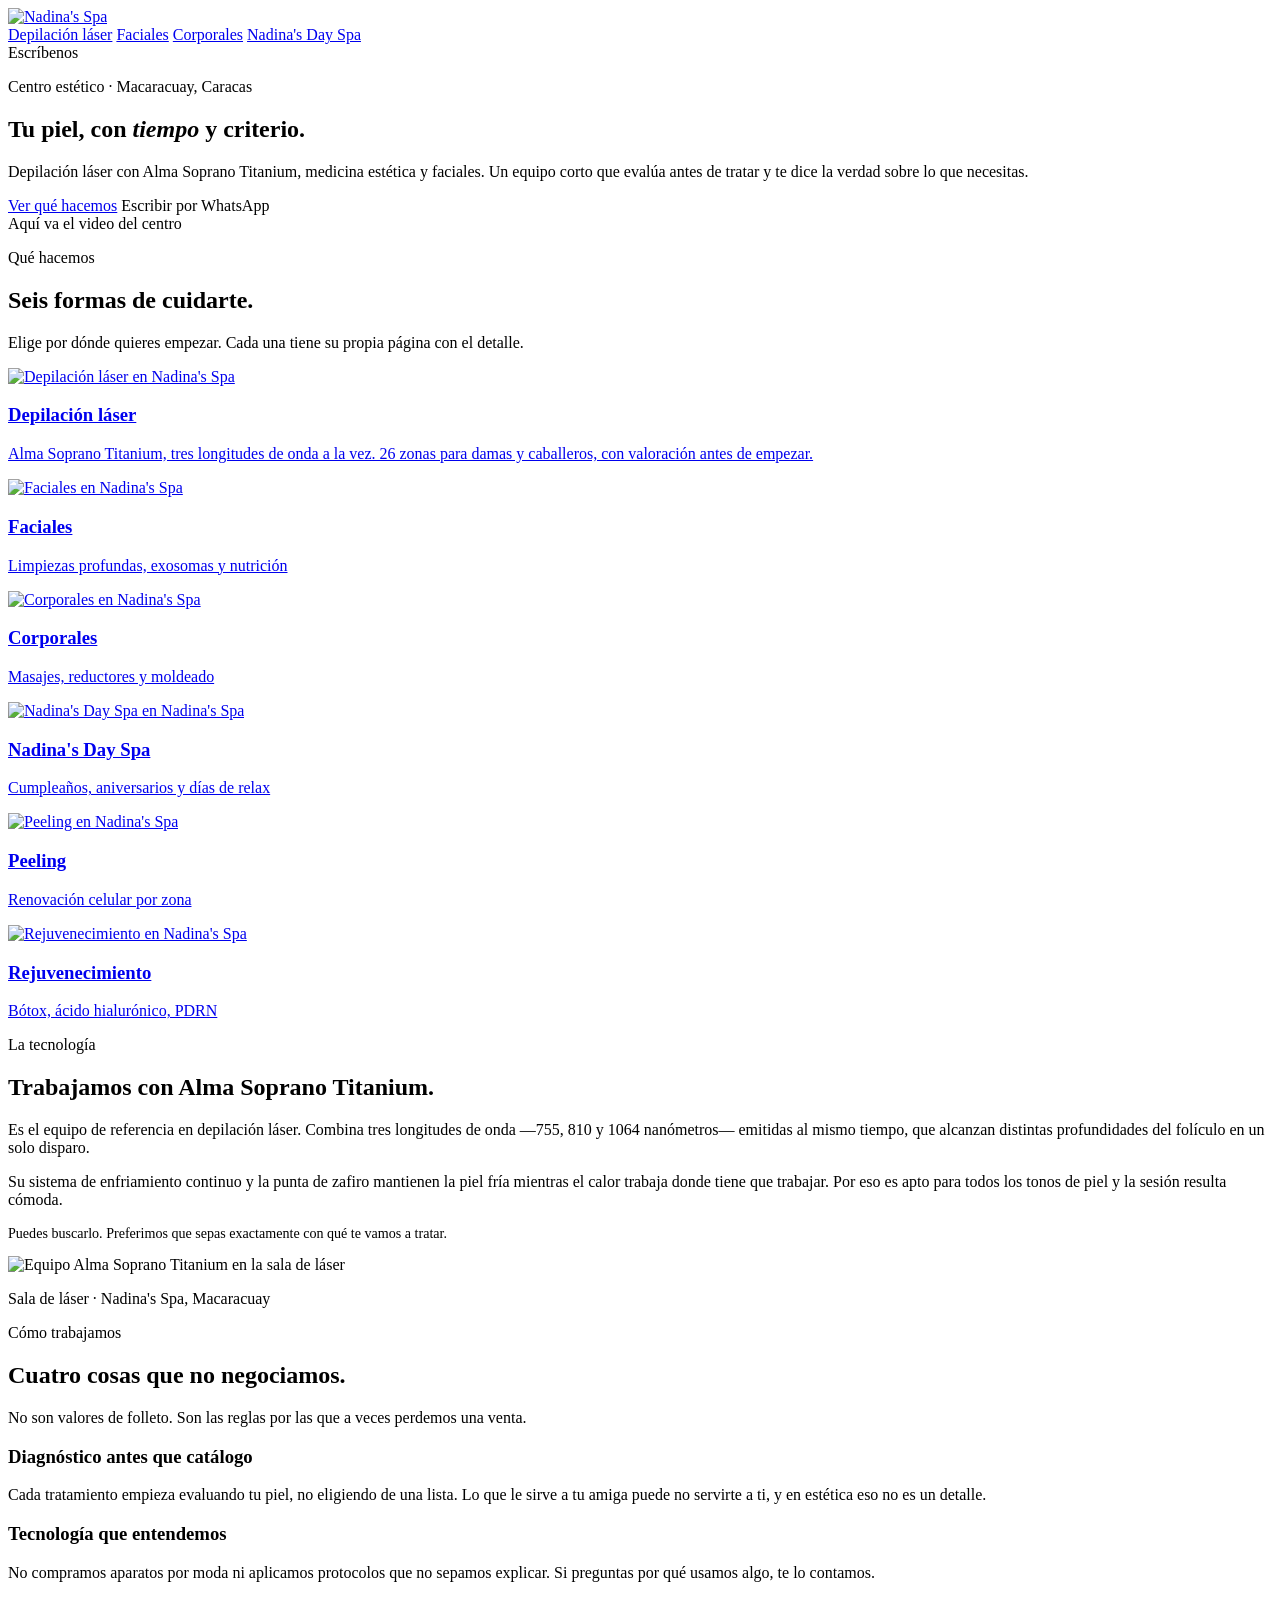
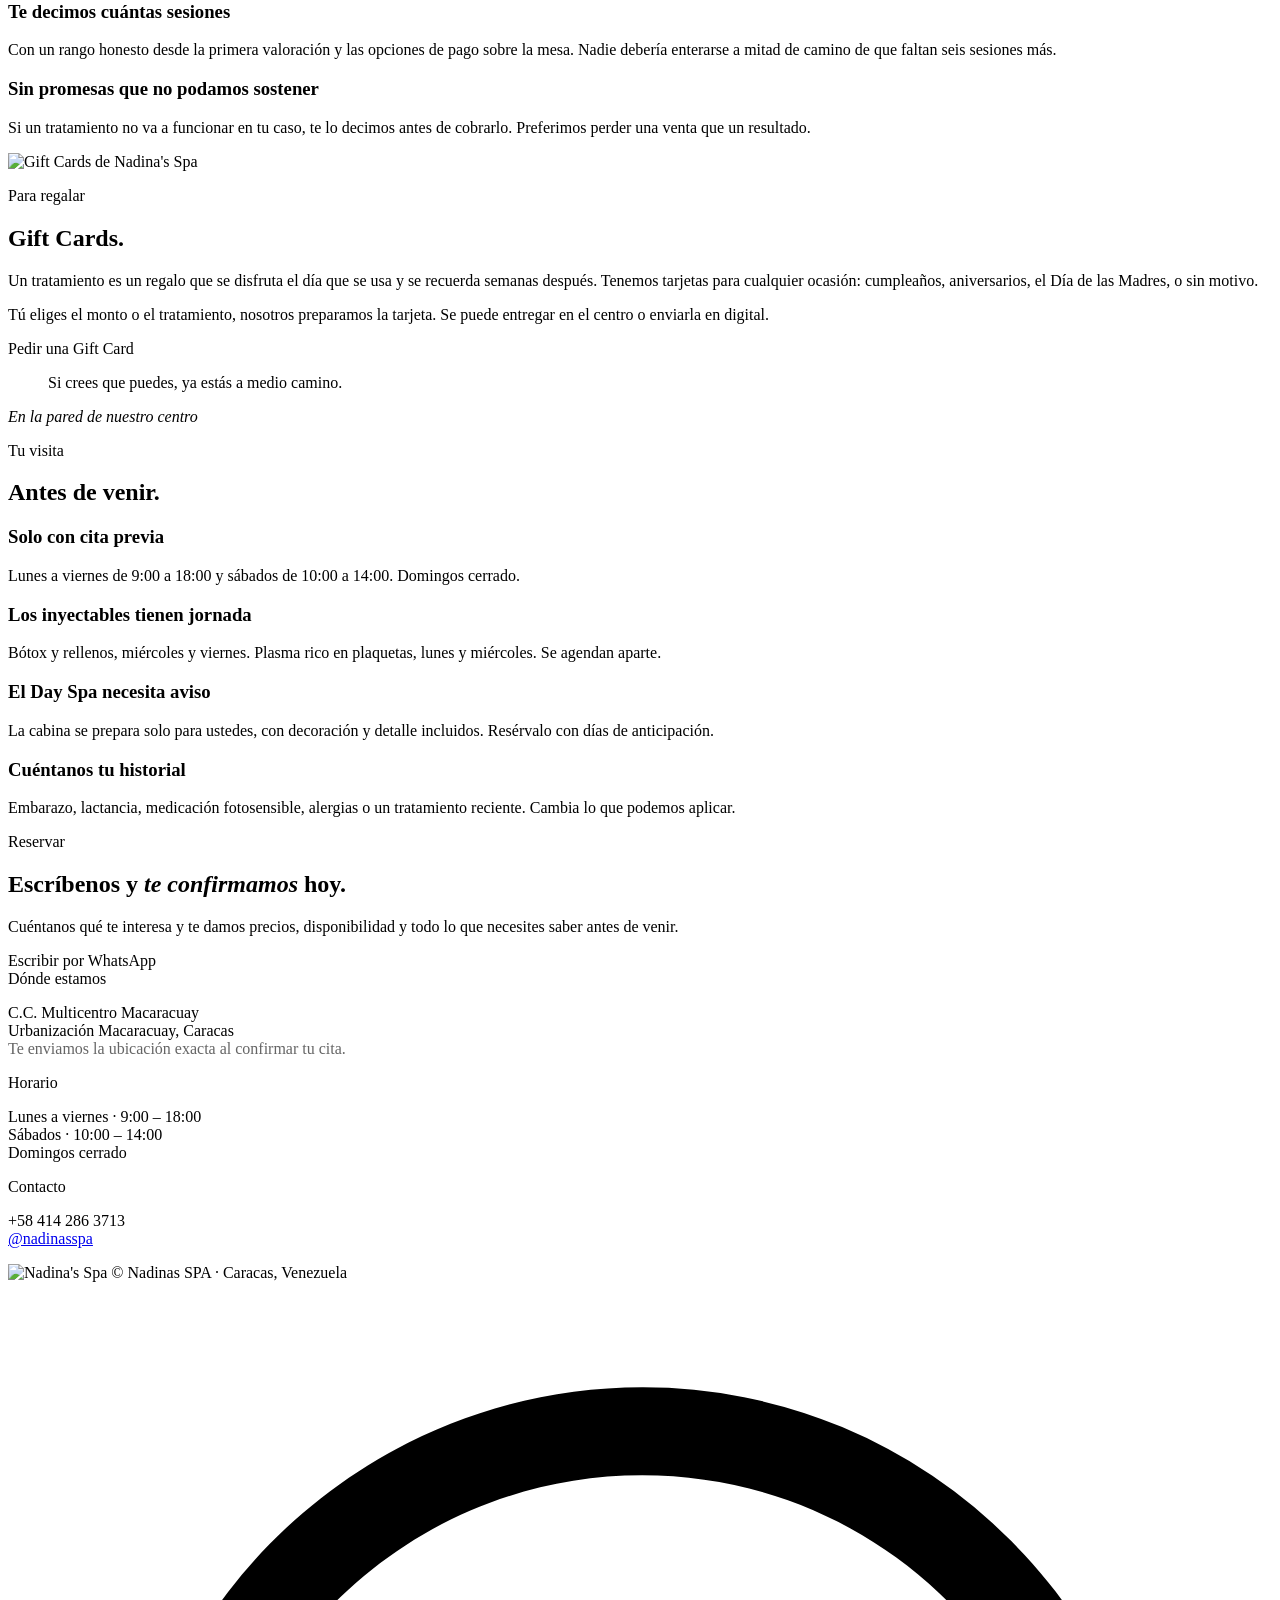
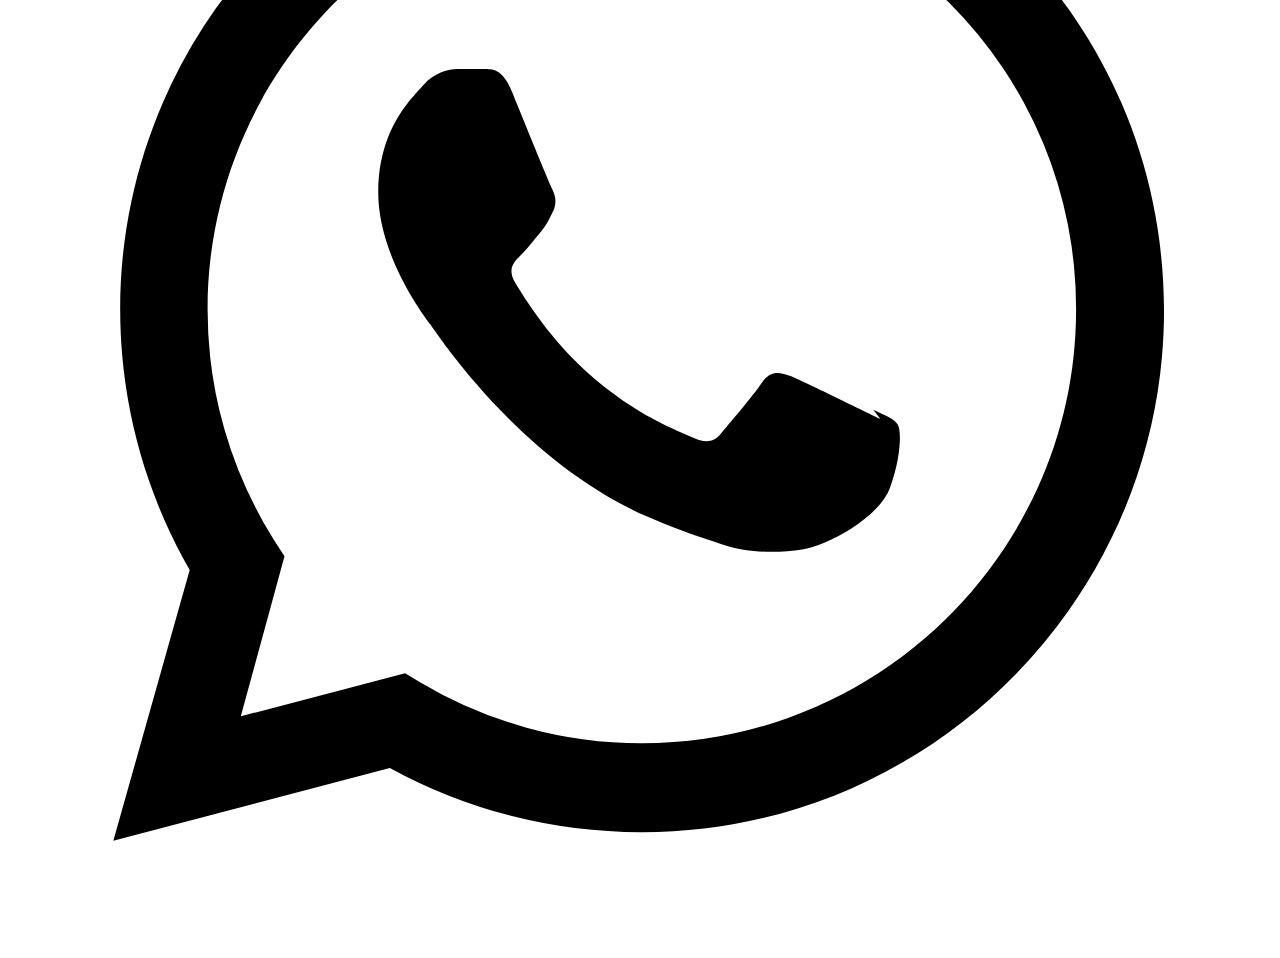
==== index.html @ 9abc77dd "Add files via upload" ====
<!DOCTYPE html>
<html lang="es-VE">
<head>
<meta charset="utf-8">
<meta name="viewport" content="width=device-width, initial-scale=1">
<title>Nadina's Spa · Centro estético y depilación láser en Caracas</title>
<meta name="description" content="Centro estético en Macaracuay, Caracas. Depilación láser con Alma Soprano Titanium, faciales, corporales, day spa y rejuvenecimiento.">
<meta name="theme-color" content="#EAF1EE">
<meta property="og:title" content="Nadina's Spa · Centro estético y depilación láser en Caracas">
<meta property="og:description" content="Centro estético en Macaracuay, Caracas. Depilación láser con Alma Soprano Titanium, faciales, corporales, day spa y rejuvenecimiento.">
<meta property="og:type" content="website">
<link rel="icon" href="assets/logo/favicon.ico">
<link rel="apple-touch-icon" href="assets/logo/apple-touch-icon.png">
<link rel="preconnect" href="https://fonts.googleapis.com">
<link rel="preconnect" href="https://fonts.gstatic.com" crossorigin>
<link href="https://fonts.googleapis.com/css2?family=Bodoni+Moda:ital,opsz,wght@0,6..96,400..600;1,6..96,400..500&family=Jost:wght@300..600&display=swap" rel="stylesheet">
<link rel="stylesheet" href="assets/css/estilo.css">
</head>
<body data-base="">
<header class="nav">
  <div class="nav__in">
    <a href="index.html" aria-label="Nadina's Spa, inicio"><img class="nav__logo" src="assets/logo/logotipo-tinta.png" alt="Nadina's Spa"></a>
    <nav class="nav__links" aria-label="Categorías">
      <a href="laser/">Depilación láser</a>
      <a href="faciales/">Faciales</a>
      <a href="corporales/">Corporales</a>
      <a href="day-spa/">Nadina's Day Spa</a>
    </nav>
    <a class="btn js-wa" data-msg="Hola, quiero reservar una cita." data-tok="NAV">Escríbenos</a>
  </div>
</header>

<main>
<section class="hero">
  <div class="hero__aura" aria-hidden="true"><i></i><i></i></div>
  <div class="env hero__in">
    <div>
      <p class="eyebrow">Centro estético · Macaracuay, Caracas</p>
      <h1>Tu piel, con <em>tiempo</em> y criterio.</h1>
      <p class="hero__p">Depilación láser con Alma Soprano Titanium, medicina estética y faciales. Un equipo corto que evalúa antes de tratar y te dice la verdad sobre lo que necesitas.</p>
      <div class="hero__cta">
        <a class="btn btn--lg" href="#servicios">Ver qué hacemos</a>
        <a class="btn btn--g btn--lg js-wa" data-msg="Hola, quiero reservar una cita." data-tok="HERO">Escribir por WhatsApp</a>
      </div>
    </div>
    <div class="marco"><span>Aquí va el video del centro</span></div>
  </div>
</section>

<section class="puerta" id="servicios">
  <div class="env">
    <div class="puerta__cab">
      <p class="eyebrow">Qué hacemos</p>
      <h2>Seis formas de cuidarte.</h2>
      <p>Elige por dónde quieres empezar. Cada una tiene su propia página con el detalle.</p>
    </div>
    <div class="rej">
      <a class="tarj tarj--ancha" href="laser/">
        <div class="tarj__f"><img data-medio="cat-laser" alt="Depilación láser en Nadina's Spa" loading="lazy" width="900" height="675"></div>
        <div class="tarj__p"><h3>Depilación láser</h3><p>Alma Soprano Titanium, tres longitudes de onda a la vez. 26 zonas para damas y caballeros, con valoración antes de empezar.</p></div>
      </a>
      <a class="tarj tarj--med" href="faciales/">
        <div class="tarj__f"><img data-medio="cat-faciales" alt="Faciales en Nadina's Spa" loading="lazy" width="900" height="675"></div>
        <div class="tarj__p"><h3>Faciales</h3><p>Limpiezas profundas, exosomas y nutrición</p></div>
      </a>
      <a class="tarj tarj--med" href="corporales/">
        <div class="tarj__f"><img data-medio="cat-corporales" alt="Corporales en Nadina's Spa" loading="lazy" width="900" height="675"></div>
        <div class="tarj__p"><h3>Corporales</h3><p>Masajes, reductores y moldeado</p></div>
      </a>
      <a class="tarj tarj--med" href="day-spa/">
        <div class="tarj__f"><img data-medio="cat-dayspa" alt="Nadina's Day Spa en Nadina's Spa" loading="lazy" width="900" height="675"></div>
        <div class="tarj__p"><h3>Nadina's Day Spa</h3><p>Cumpleaños, aniversarios y días de relax</p></div>
      </a>
      <a class="tarj tarj--med" href="peeling/">
        <div class="tarj__f"><img data-medio="cat-peeling" alt="Peeling en Nadina's Spa" loading="lazy" width="900" height="675"></div>
        <div class="tarj__p"><h3>Peeling</h3><p>Renovación celular por zona</p></div>
      </a>
      <a class="tarj tarj--med" href="rejuvenecimiento/">
        <div class="tarj__f"><img data-medio="cat-rejuvenecimiento" alt="Rejuvenecimiento en Nadina's Spa" loading="lazy" width="900" height="675"></div>
        <div class="tarj__p"><h3>Rejuvenecimiento</h3><p>Bótox, ácido hialurónico, PDRN</p></div>
      </a>
    </div>
  </div>
</section>

<section class="franja franja--menta">
  <div class="env duo">
    <div>
      <p class="eyebrow">La tecnología</p>
      <h2>Trabajamos con Alma Soprano Titanium.</h2>
      <p>Es el equipo de referencia en depilación láser. Combina tres longitudes de onda —755, 810 y 1064 nanómetros— emitidas al mismo tiempo, que alcanzan distintas profundidades del folículo en un solo disparo.</p>
      <p>Su sistema de enfriamiento continuo y la punta de zafiro mantienen la piel fría mientras el calor trabaja donde tiene que trabajar. Por eso es apto para todos los tonos de piel y la sesión resulta cómoda.</p>
      <p style="color:var(--tinta-3);font-size:.88rem">Puedes buscarlo. Preferimos que sepas exactamente con qué te vamos a tratar.</p>
    </div>
    <div>
      <div class="foto foto--v"><img data-medio="equipo-soprano" alt="Equipo Alma Soprano Titanium en la sala de láser" loading="lazy" width="900" height="1125"></div>
      <p class="pie-foto">Sala de láser · Nadina's Spa, Macaracuay</p>
    </div>
  </div>
</section>

<section class="franja">
  <div class="env">
    <div class="puerta__cab">
      <p class="eyebrow">Cómo trabajamos</p>
      <h2>Cuatro cosas que no negociamos.</h2>
      <p>No son valores de folleto. Son las reglas por las que a veces perdemos una venta.</p>
    </div>
    <div class="credo__lista">
      <div class="credo__it rev"><h3>Diagnóstico antes que catálogo</h3>
        <p>Cada tratamiento empieza evaluando tu piel, no eligiendo de una lista. Lo que le sirve a tu amiga puede no servirte a ti, y en estética eso no es un detalle.</p></div>
      <div class="credo__it rev"><h3>Tecnología que entendemos</h3>
        <p>No compramos aparatos por moda ni aplicamos protocolos que no sepamos explicar. Si preguntas por qué usamos algo, te lo contamos.</p></div>
      <div class="credo__it rev"><h3>Te decimos cuántas sesiones</h3>
        <p>Con un rango honesto desde la primera valoración y las opciones de pago sobre la mesa. Nadie debería enterarse a mitad de camino de que faltan seis sesiones más.</p></div>
      <div class="credo__it rev"><h3>Sin promesas que no podamos sostener</h3>
        <p>Si un tratamiento no va a funcionar en tu caso, te lo decimos antes de cobrarlo. Preferimos perder una venta que un resultado.</p></div>
    </div>
  </div>
</section>

<section class="franja franja--papel">
  <div class="env duo duo--inv">
    <div>
      <div class="foto"><img data-medio="giftcards" alt="Gift Cards de Nadina's Spa" loading="lazy" width="900" height="675"></div>
    </div>
    <div>
      <p class="eyebrow">Para regalar</p>
      <h2>Gift Cards.</h2>
      <p>Un tratamiento es un regalo que se disfruta el día que se usa y se recuerda semanas después. Tenemos tarjetas para cualquier ocasión: cumpleaños, aniversarios, el Día de las Madres, o sin motivo.</p>
      <p>Tú eliges el monto o el tratamiento, nosotros preparamos la tarjeta. Se puede entregar en el centro o enviarla en digital.</p>
      <p><a class="btn js-wa" data-msg="Hola, quiero regalar una Gift Card." data-tok="GIFT">Pedir una Gift Card</a></p>
    </div>
  </div>
</section>

<section class="frase">
  <div class="env">
    <blockquote>Si crees que puedes, ya estás a medio camino.</blockquote>
    <cite>En la pared de nuestro centro</cite>
  </div>
</section>

<section class="franja franja--menta">
  <div class="env">
    <p class="eyebrow">Tu visita</p>
    <h2>Antes de venir.</h2>
    <div class="malla">
      <div class="rev"><h3>Solo con cita previa</h3><p>Lunes a viernes de 9:00 a 18:00 y sábados de 10:00 a 14:00. Domingos cerrado.</p></div>
      <div class="rev"><h3>Los inyectables tienen jornada</h3><p>Bótox y rellenos, miércoles y viernes. Plasma rico en plaquetas, lunes y miércoles. Se agendan aparte.</p></div>
      <div class="rev"><h3>El Day Spa necesita aviso</h3><p>La cabina se prepara solo para ustedes, con decoración y detalle incluidos. Resérvalo con días de anticipación.</p></div>
      <div class="rev"><h3>Cuéntanos tu historial</h3><p>Embarazo, lactancia, medicación fotosensible, alergias o un tratamiento reciente. Cambia lo que podemos aplicar.</p></div>
    </div>
  </div>
</section>
</main>

<section class="res" id="reservar">
  <div class="env">
    <p class="eyebrow">Reservar</p>
    <h2>Escríbenos y <em>te confirmamos</em> hoy.</h2>
    <p>Cuéntanos qué te interesa y te damos precios, disponibilidad y todo lo que necesites saber antes de venir.</p>
    <a class="btn btn--b btn--lg js-wa" data-msg="Hola, quiero reservar una cita en Nadina's Spa." data-tok="PIE">Escribir por WhatsApp</a>

    <div class="datos">
      <div>
        <span class="eyebrow">Dónde estamos</span>
        <p>C.C. Multicentro Macaracuay<br>Urbanización Macaracuay, Caracas<br>
        <span style="opacity:.6">Te enviamos la ubicación exacta al confirmar tu cita.</span></p>
      </div>
      <div>
        <span class="eyebrow">Horario</span>
        <p>Lunes a viernes · 9:00 – 18:00<br>Sábados · 10:00 – 14:00<br>Domingos cerrado</p>
      </div>
      <div>
        <span class="eyebrow">Contacto</span>
        <p><a class="js-wa" data-msg="Hola, tengo una consulta." data-tok="TEL">+58 414 286 3713</a><br>
        <a href="https://instagram.com/nadinasspa" target="_blank" rel="noopener">@nadinasspa</a></p>
      </div>
    </div>

    <div class="pie">
      <img src="assets/logo/logotipo-oro.png" alt="Nadina's Spa">
      <span>© <span id="anio"></span> Nadinas SPA · Caracas, Venezuela</span>
    </div>
  </div>
</section>

<a class="flota js-wa" data-msg="Hola, quiero reservar una cita en Nadina's Spa." data-tok="FLOT" aria-label="Escribir por WhatsApp"><svg viewBox="0 0 24 24" fill="currentColor" aria-hidden="true"><path d="M12.04 2C6.58 2 2.13 6.45 2.13 11.91c0 1.75.46 3.45 1.32 4.95L2 22l5.25-1.38a9.9 9.9 0 0 0 4.79 1.22c5.46 0 9.91-4.45 9.91-9.91 0-2.65-1.03-5.14-2.9-7.01A9.82 9.82 0 0 0 12.04 2Zm0 18.15a8.2 8.2 0 0 1-4.2-1.15l-.3-.18-3.12.82.83-3.04-.2-.31a8.19 8.19 0 0 1-1.26-4.38c0-4.54 3.7-8.24 8.25-8.24 2.2 0 4.27.86 5.83 2.42a8.19 8.19 0 0 1 2.41 5.83c0 4.54-3.7 8.23-8.24 8.23Zm4.52-6.16c-.25-.12-1.47-.72-1.69-.81-.23-.08-.39-.12-.56.13-.16.24-.64.8-.78.97-.14.16-.29.18-.54.06-.25-.12-1.05-.39-1.99-1.23-.74-.66-1.23-1.47-1.38-1.72-.14-.25-.01-.38.11-.5.11-.11.25-.29.37-.43.13-.15.17-.25.25-.41.08-.17.04-.31-.02-.43-.06-.12-.56-1.34-.76-1.84-.2-.48-.4-.42-.56-.43h-.48c-.16 0-.43.06-.65.31-.22.25-.85.83-.85 2.03s.87 2.35.99 2.51c.12.16 1.71 2.61 4.15 3.66.58.25 1.03.4 1.38.51.58.19 1.11.16 1.53.1.47-.07 1.47-.6 1.67-1.18.21-.58.21-1.07.15-1.18-.06-.11-.22-.17-.47-.29Z"/></svg></a>

<script src="assets/js/datos.js"></script>
<script src="assets/js/comun.js"></script>
</body>
</html>
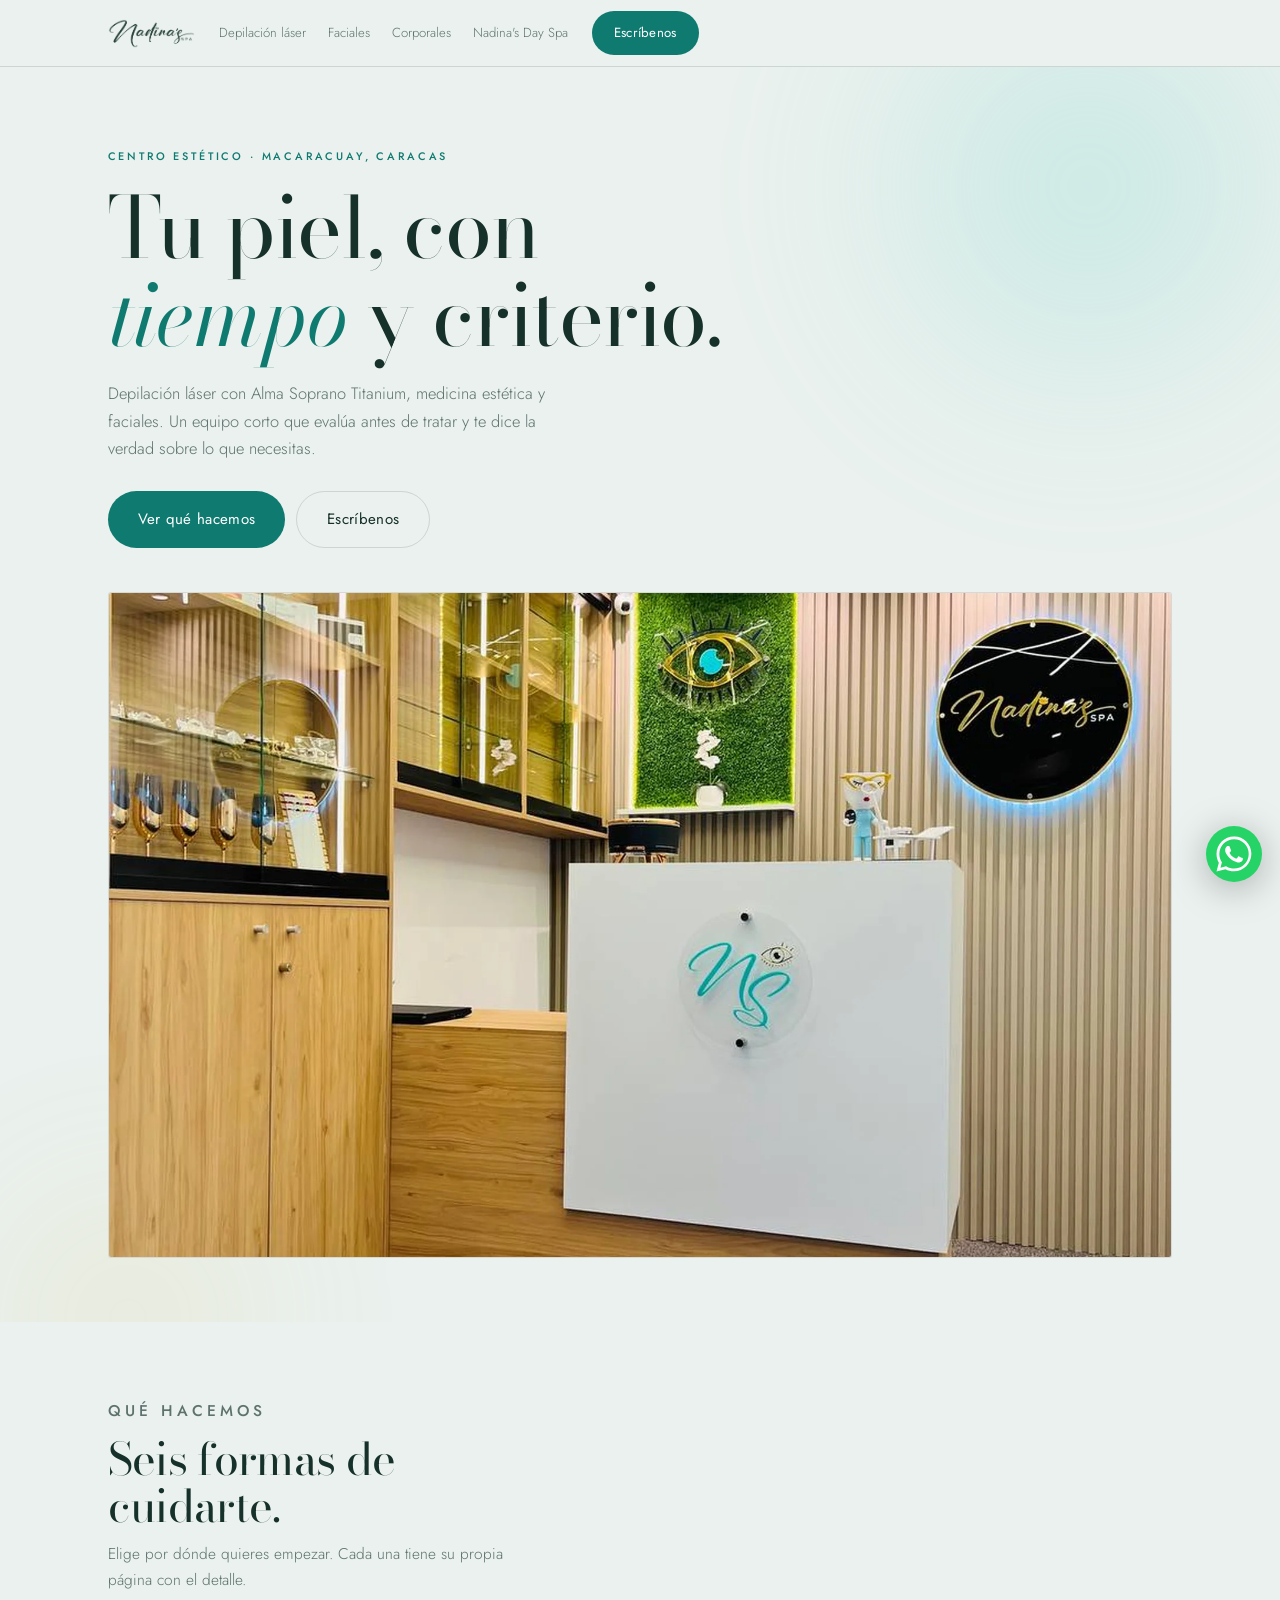
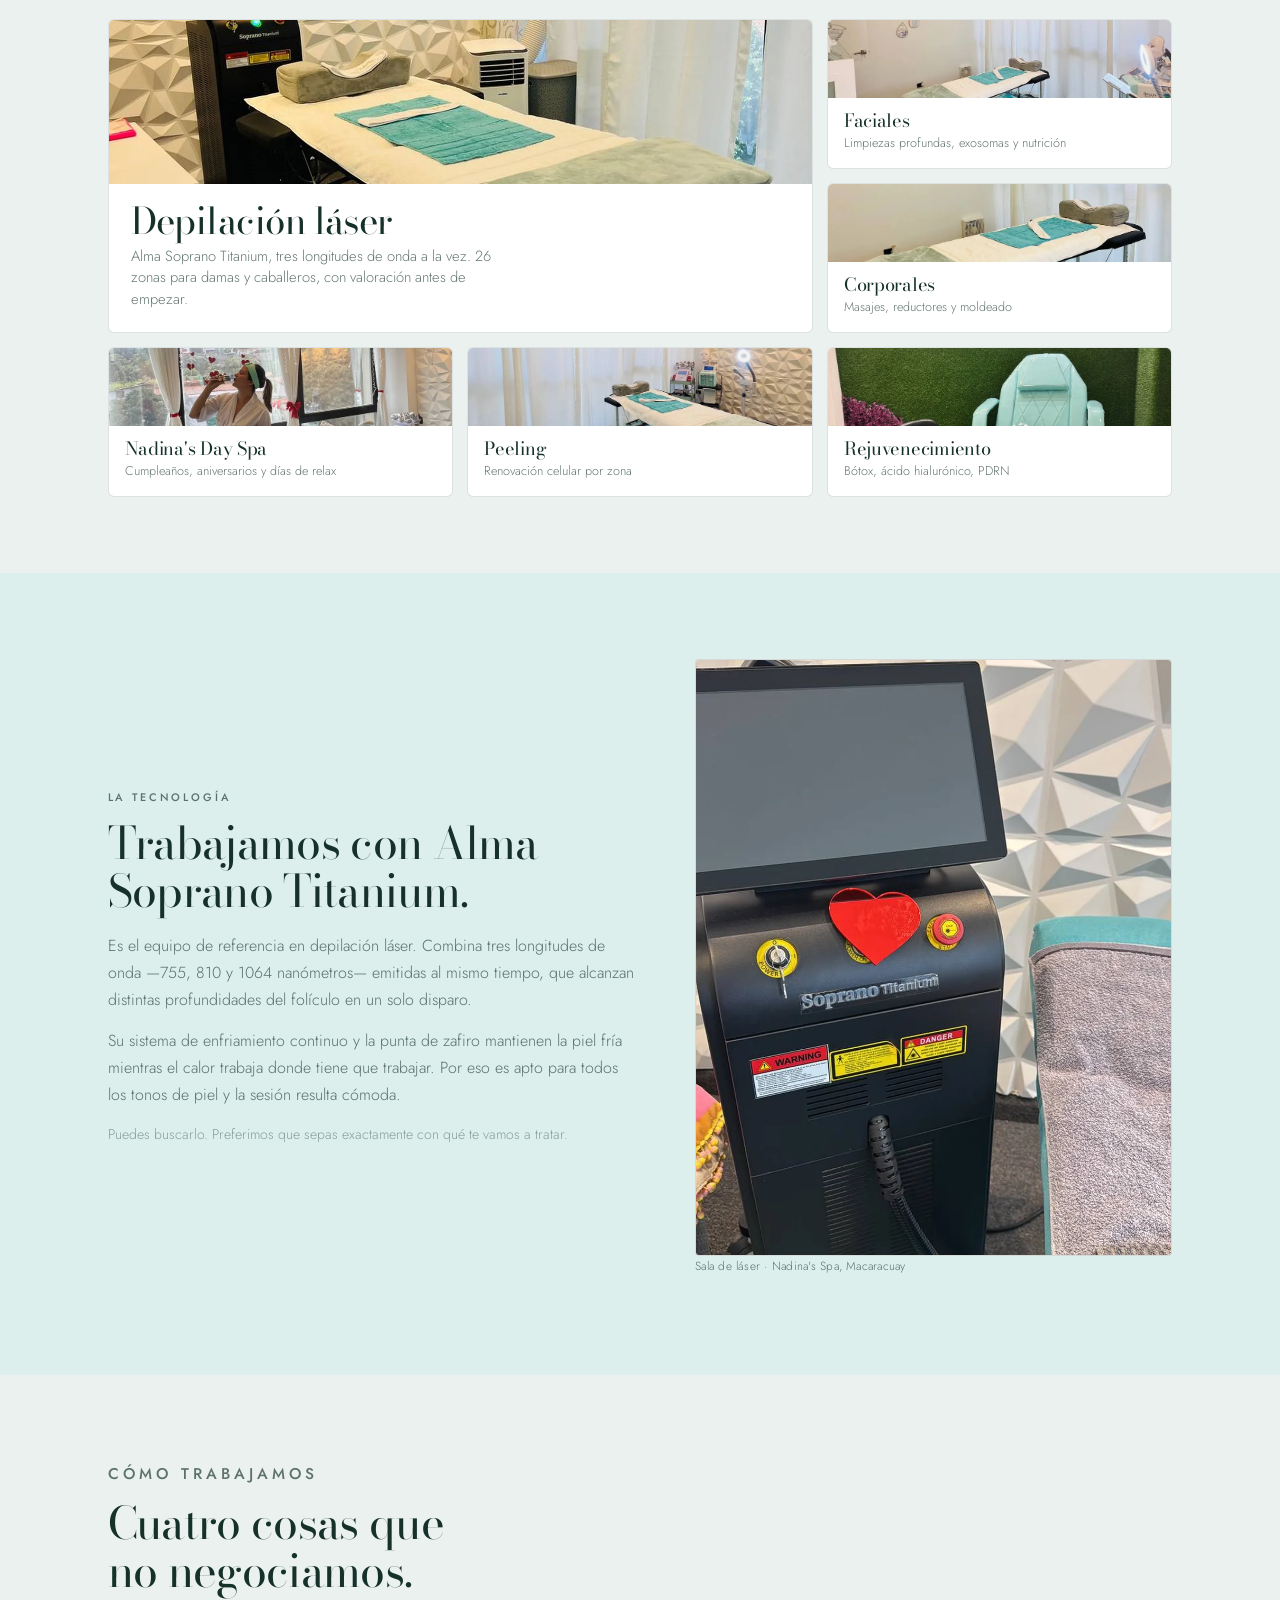
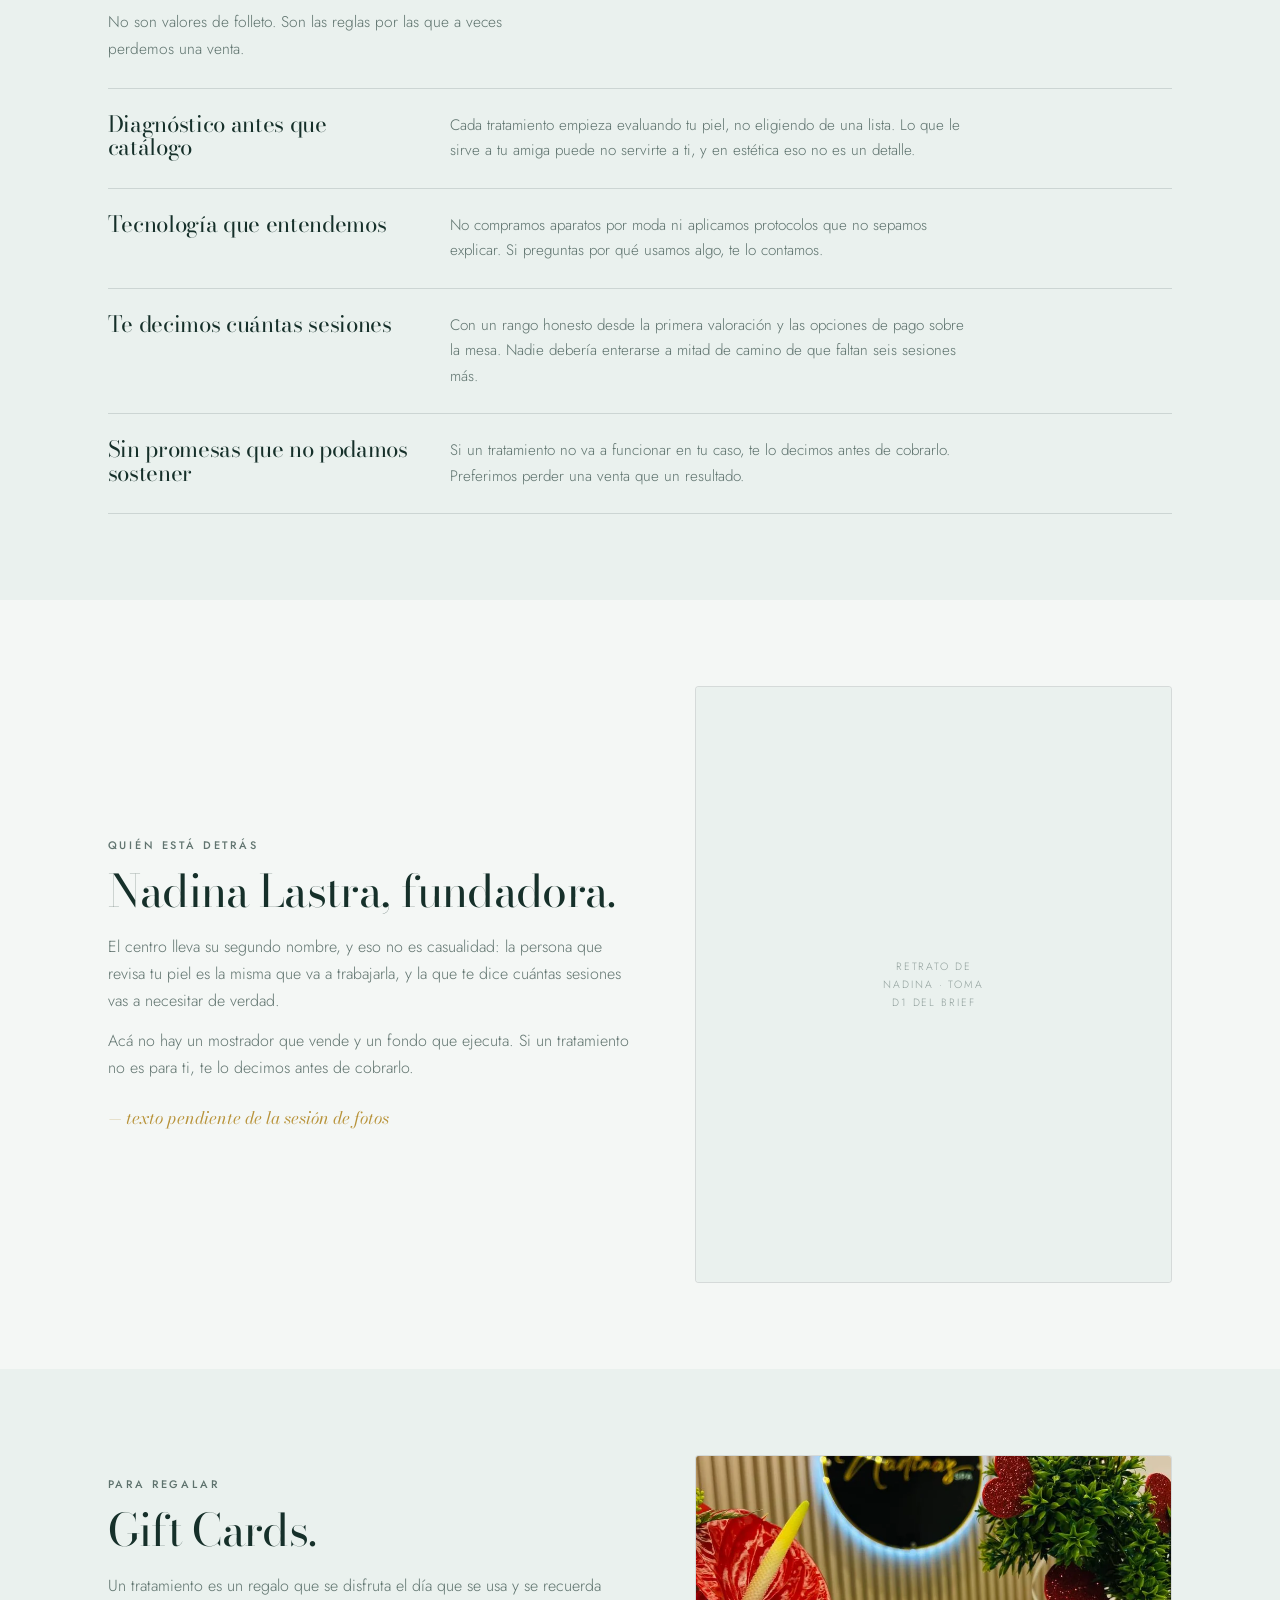
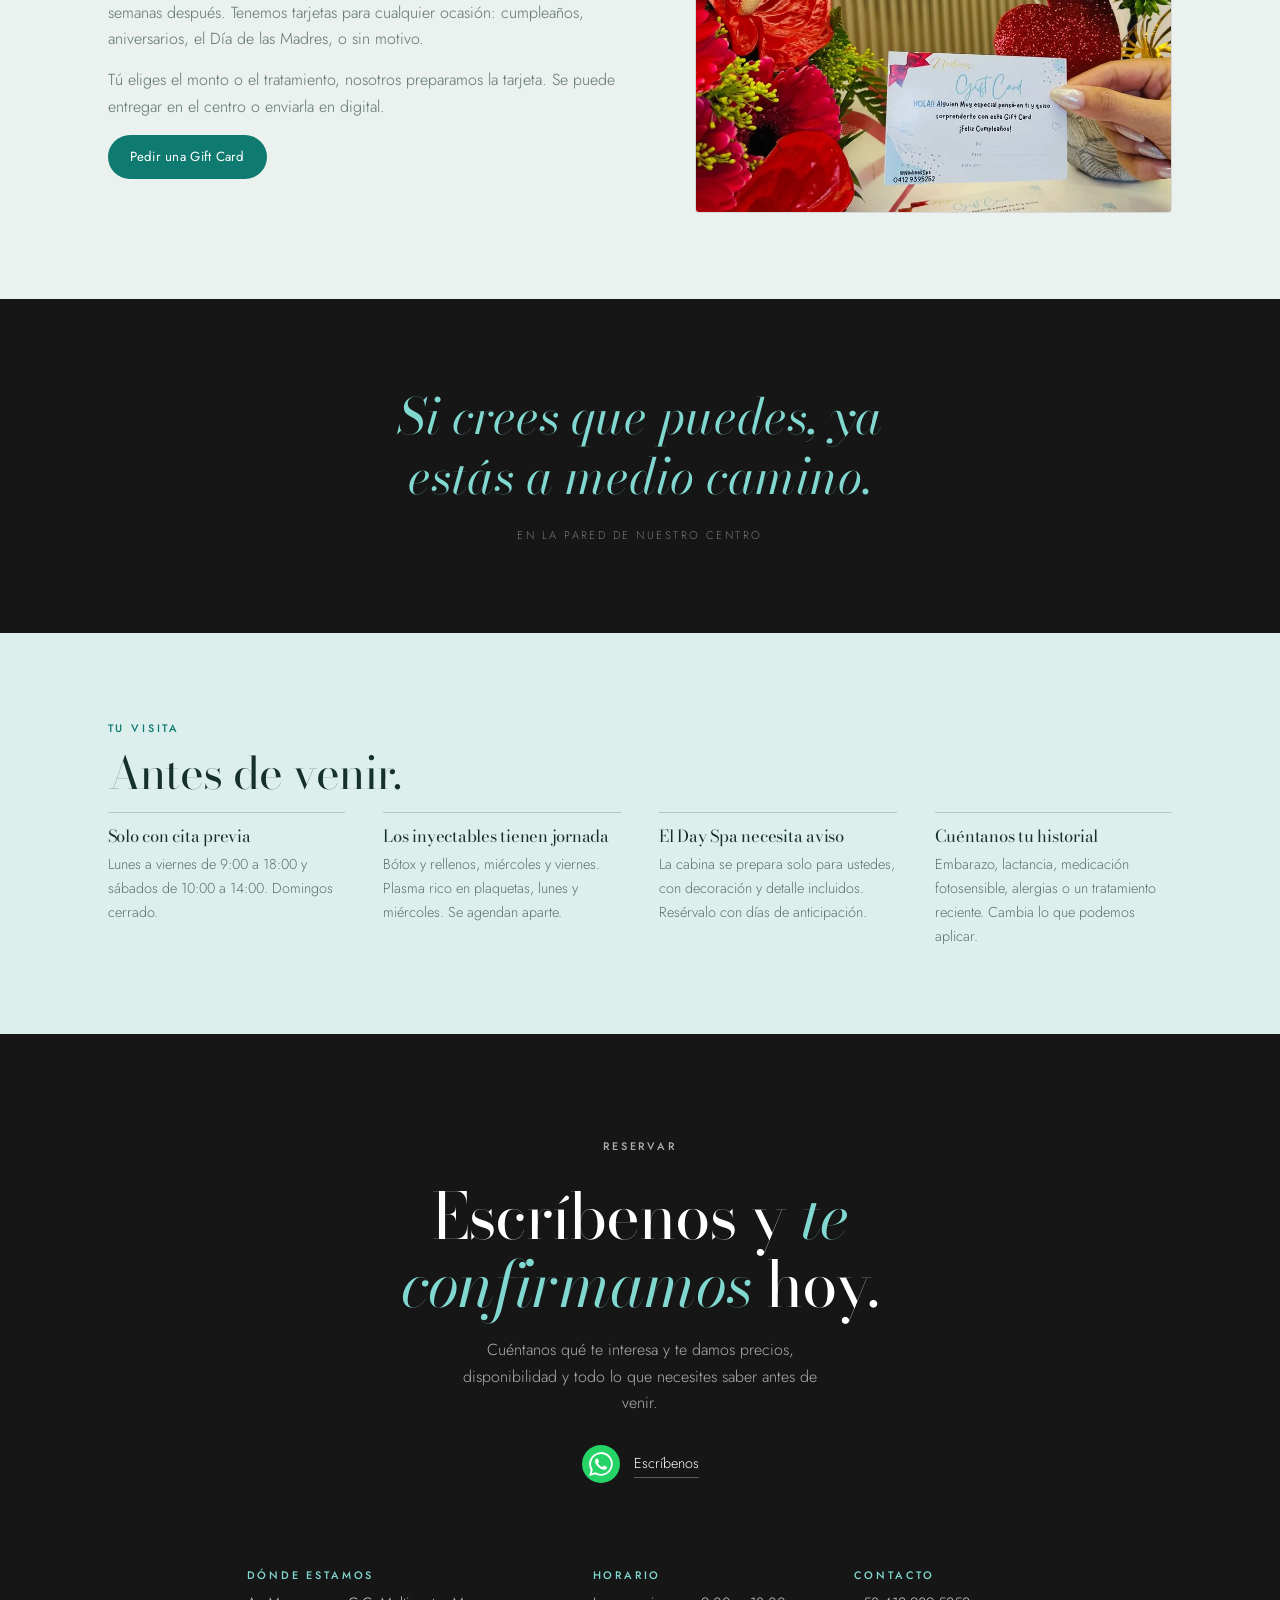
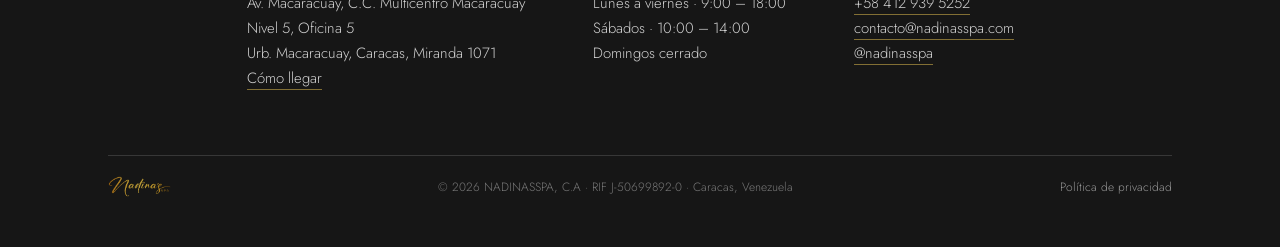
==== commit 4de1d644: "Add files via upload" ====
--- a/index.html
+++ b/index.html
@@ -15,6 +15,39 @@
 <link rel="preconnect" href="https://fonts.gstatic.com" crossorigin>
 <link href="https://fonts.googleapis.com/css2?family=Bodoni+Moda:ital,opsz,wght@0,6..96,400..600;1,6..96,400..500&family=Jost:wght@300..600&display=swap" rel="stylesheet">
 <link rel="stylesheet" href="assets/css/estilo.css">
+<script type="application/ld+json">
+{
+  "@context": "https://schema.org",
+  "@type": "HealthAndBeautyBusiness",
+  "name": "Nadina's Spa",
+  "legalName": "NADINASSPA, C.A",
+  "taxID": "J-50699892-0",
+  "url": "https://www.nadinasspa.com/",
+  "telephone": "+584129395252",
+  "email": "contacto@nadinasspa.com",
+  "image": "https://www.nadinasspa.com/assets/img/hero-recepcion.webp",
+  "address": {
+    "@type": "PostalAddress",
+    "streetAddress": "Av. Macaracuay, C.C. Multicentro Macaracuay, Nivel 5, Oficina 5",
+    "addressLocality": "Caracas",
+    "addressRegion": "Miranda",
+    "postalCode": "1071",
+    "addressCountry": "VE"
+  },
+  "geo": { "@type": "GeoCoordinates", "latitude": 10.4672212, "longitude": -66.8170936 },
+  "hasMap": "https://maps.app.goo.gl/RpD2WbL8R8R6A8N59",
+  "sameAs": ["https://instagram.com/nadinasspa"],
+  "openingHoursSpecification": [
+    { "@type": "OpeningHoursSpecification",
+      "dayOfWeek": ["Monday","Tuesday","Wednesday","Thursday","Friday"],
+      "opens": "09:00", "closes": "18:00" },
+    { "@type": "OpeningHoursSpecification",
+      "dayOfWeek": "Saturday", "opens": "10:00", "closes": "14:00" }
+  ],
+  "priceRange": "$$"
+}
+</script>
+
 </head>
 <body data-base="">
 <header class="nav">
@@ -40,7 +73,7 @@
       <p class="hero__p">Depilación láser con Alma Soprano Titanium, medicina estética y faciales. Un equipo corto que evalúa antes de tratar y te dice la verdad sobre lo que necesitas.</p>
       <div class="hero__cta">
         <a class="btn btn--lg" href="#servicios">Ver qué hacemos</a>
-        <a class="btn btn--g btn--lg js-wa" data-msg="Hola, quiero reservar una cita." data-tok="HERO">Escribir por WhatsApp</a>
+        <a class="btn btn--g btn--lg js-wa" data-msg="Hola, quiero reservar una cita." data-tok="HERO">Escríbenos</a>
       </div>
     </div>
     <div class="marco"><span>Aquí va el video del centro</span></div>
@@ -119,7 +152,25 @@
   </div>
 </section>
 
-<section class="franja franja--papel">
+
+<section class="franja franja--papel" id="fundadora">
+  <div class="env duo">
+    <div>
+      <p class="eyebrow">Quién está detrás</p>
+      <h2>Nadina Lastra, fundadora.</h2>
+      <p>El centro lleva su segundo nombre, y eso no es casualidad: la persona que revisa tu piel es la misma que va a trabajarla, y la que te dice cuántas sesiones vas a necesitar de verdad.</p>
+      <p>Acá no hay un mostrador que vende y un fondo que ejecuta. Si un tratamiento no es para ti, te lo decimos antes de cobrarlo.</p>
+      <span class="firma-f">— texto pendiente de la sesión de fotos</span>
+    </div>
+    <div>
+      <div class="foto foto--v" id="foto-fundadora">
+        <div class="hueco"><span>Retrato de Nadina &middot; toma D1 del brief</span></div>
+      </div>
+    </div>
+  </div>
+</section>
+
+<section class="franja">
   <div class="env duo duo--inv">
     <div>
       <div class="foto"><img data-medio="giftcards" alt="Gift Cards de Nadina's Spa" loading="lazy" width="900" height="675"></div>
@@ -160,13 +211,16 @@
     <p class="eyebrow">Reservar</p>
     <h2>Escríbenos y <em>te confirmamos</em> hoy.</h2>
     <p>Cuéntanos qué te interesa y te damos precios, disponibilidad y todo lo que necesites saber antes de venir.</p>
-    <a class="btn btn--b btn--lg js-wa" data-msg="Hola, quiero reservar una cita en Nadina's Spa." data-tok="PIE">Escribir por WhatsApp</a>
+    <a class="wa-marca js-wa" data-msg="Hola, quiero reservar una cita en Nadina's Spa." data-tok="PIE">
+      <img class="wa-marca__logo" src="assets/logo/whatsapp.svg" alt="WhatsApp" width="38" height="38">
+      <span class="wa-marca__txt">Escríbenos</span>
+    </a>
 
     <div class="datos">
       <div>
         <span class="eyebrow">Dónde estamos</span>
-        <p>C.C. Multicentro Macaracuay<br>Urbanización Macaracuay, Caracas<br>
-        <span style="opacity:.6">Te enviamos la ubicación exacta al confirmar tu cita.</span></p>
+        <p>Av. Macaracuay, C.C. Multicentro Macaracuay<br>Nivel 5, Oficina 5<br>Urb. Macaracuay, Caracas, Miranda 1071<br>
+        <a href="https://maps.app.goo.gl/RpD2WbL8R8R6A8N59" target="_blank" rel="noopener">Cómo llegar</a></p>
       </div>
       <div>
         <span class="eyebrow">Horario</span>
@@ -174,19 +228,23 @@
       </div>
       <div>
         <span class="eyebrow">Contacto</span>
-        <p><a class="js-wa" data-msg="Hola, tengo una consulta." data-tok="TEL">+58 414 286 3713</a><br>
+        <p><a class="js-wa" data-msg="Hola, tengo una consulta." data-tok="TEL">+58 412 939 5252</a><br>
+        <a href="mailto:contacto@nadinasspa.com">contacto@nadinasspa.com</a><br>
         <a href="https://instagram.com/nadinasspa" target="_blank" rel="noopener">@nadinasspa</a></p>
       </div>
     </div>
 
     <div class="pie">
       <img src="assets/logo/logotipo-oro.png" alt="Nadina's Spa">
-      <span>© <span id="anio"></span> Nadinas SPA · Caracas, Venezuela</span>
-    </div>
-  </div>
-</section>
-
-<a class="flota js-wa" data-msg="Hola, quiero reservar una cita en Nadina's Spa." data-tok="FLOT" aria-label="Escribir por WhatsApp"><svg viewBox="0 0 24 24" fill="currentColor" aria-hidden="true"><path d="M12.04 2C6.58 2 2.13 6.45 2.13 11.91c0 1.75.46 3.45 1.32 4.95L2 22l5.25-1.38a9.9 9.9 0 0 0 4.79 1.22c5.46 0 9.91-4.45 9.91-9.91 0-2.65-1.03-5.14-2.9-7.01A9.82 9.82 0 0 0 12.04 2Zm0 18.15a8.2 8.2 0 0 1-4.2-1.15l-.3-.18-3.12.82.83-3.04-.2-.31a8.19 8.19 0 0 1-1.26-4.38c0-4.54 3.7-8.24 8.25-8.24 2.2 0 4.27.86 5.83 2.42a8.19 8.19 0 0 1 2.41 5.83c0 4.54-3.7 8.23-8.24 8.23Zm4.52-6.16c-.25-.12-1.47-.72-1.69-.81-.23-.08-.39-.12-.56.13-.16.24-.64.8-.78.97-.14.16-.29.18-.54.06-.25-.12-1.05-.39-1.99-1.23-.74-.66-1.23-1.47-1.38-1.72-.14-.25-.01-.38.11-.5.11-.11.25-.29.37-.43.13-.15.17-.25.25-.41.08-.17.04-.31-.02-.43-.06-.12-.56-1.34-.76-1.84-.2-.48-.4-.42-.56-.43h-.48c-.16 0-.43.06-.65.31-.22.25-.85.83-.85 2.03s.87 2.35.99 2.51c.12.16 1.71 2.61 4.15 3.66.58.25 1.03.4 1.38.51.58.19 1.11.16 1.53.1.47-.07 1.47-.6 1.67-1.18.21-.58.21-1.07.15-1.18-.06-.11-.22-.17-.47-.29Z"/></svg></a>
+      <span>© <span id="anio"></span> NADINASSPA, C.A · RIF J-50699892-0 · Caracas, Venezuela</span>
+      <a href="privacidad/">Política de privacidad</a>
+    </div>
+  </div>
+</section>
+
+<a class="flota js-wa" data-msg="Hola, quiero reservar una cita en Nadina's Spa." data-tok="FLOT" aria-label="Escríbenos por WhatsApp">
+  <img src="assets/logo/whatsapp.svg" alt="WhatsApp" width="56" height="56">
+</a>
 
 <script src="assets/js/datos.js"></script>
 <script src="assets/js/comun.js"></script>
--- a/assets/css/estilo.css
+++ b/assets/css/estilo.css
@@ -0,0 +1,264 @@
+/* ===========================================================================
+   NADINA'S SPA — hoja de estilo única, compartida por todas las páginas
+   Dirección 1A · fondo claro · móvil primero
+   =========================================================================== */
+:root{
+  --papel:#F4F7F5;
+  --papel-2:#EAF1EE;
+  --menta-pal:#DCEFEC;
+  --nube:#FFFFFF;
+  --madera:#E8DDCB;        /* la madera clara de la recepción */
+  --madera-2:#D6C4A8;
+
+  --turquesa:#2CBFAD;
+  --verde-hondo:#0F7A70;
+  --menta:#81D8D0;
+  --oro:#B8933A;
+  --oro-vivo:#DBB94D;
+  --tinta:#16302A;
+  --negro:#161616;
+
+  --tinta-2:rgba(22,48,42,.66);
+  --tinta-3:rgba(22,48,42,.42);
+  --linea:rgba(22,48,42,.14);
+  --linea-2:rgba(22,48,42,.20);
+
+  --display:"Bodoni Moda",Georgia,serif;
+  --texto:"Jost",-apple-system,BlinkMacSystemFont,"Segoe UI",sans-serif;
+  --max:1180px;
+  --px:clamp(18px,4.5vw,58px);
+}
+*,*::before,*::after{box-sizing:border-box}
+html{scroll-behavior:smooth;-webkit-text-size-adjust:100%}
+body{margin:0;background:var(--papel-2);color:var(--tinta);font-family:var(--texto);
+  font-weight:300;font-size:16px;line-height:1.68;-webkit-font-smoothing:antialiased;overflow-x:hidden}
+img{max-width:100%;display:block}
+button{font:inherit;color:inherit}
+a{color:inherit}
+h1,h2,h3{font-family:var(--display);font-weight:400;line-height:1.06;letter-spacing:-.015em;margin:0}
+.env{max-width:var(--max);margin:0 auto;padding-inline:var(--px)}
+.eyebrow{font-size:.68rem;letter-spacing:.26em;text-transform:uppercase;font-weight:500;color:var(--verde-hondo);margin:0}
+.sr{position:absolute;width:1px;height:1px;overflow:hidden;clip:rect(0 0 0 0)}
+
+/* ---------- barra ---------- */
+.nav{position:sticky;top:0;z-index:80;background:rgba(234,241,238,.92);backdrop-filter:blur(16px);border-bottom:1px solid var(--linea)}
+.nav__in{max-width:var(--max);margin:0 auto;padding:11px var(--px);display:flex;align-items:center;gap:24px}
+.nav__logo{height:29px;width:auto;margin-right:auto}
+.nav__links{display:flex;gap:22px}
+.nav__links a{color:var(--tinta-2);text-decoration:none;font-size:.82rem;transition:color .25s}
+.nav__links a:hover,.nav__links a[aria-current]{color:var(--verde-hondo)}
+@media(max-width:900px){.nav__links{display:none}}
+
+.btn{display:inline-flex;align-items:center;justify-content:center;gap:8px;background:var(--verde-hondo);color:#fff;
+  font-size:.83rem;font-weight:400;letter-spacing:.02em;text-decoration:none;padding:11px 22px;border:0;border-radius:999px;
+  cursor:pointer;transition:transform .18s,background .18s}
+.btn:hover{transform:translateY(-2px);background:#0C665E}
+.btn--g{background:transparent;color:var(--tinta);border:1px solid var(--linea)}
+.btn--g:hover{background:var(--menta-pal);border-color:var(--menta)}
+.btn--lg{padding:15px 30px;font-size:.94rem}
+.btn--b{background:var(--turquesa);color:#0B1615}
+.btn--b:hover{background:var(--menta)}
+
+/* ---------- portada ---------- */
+.hero{position:relative;overflow:hidden;padding:clamp(30px,7vw,80px) 0 clamp(28px,6vw,64px)}
+.hero__aura{position:absolute;inset:0;pointer-events:none;z-index:0}
+.hero__aura i{position:absolute;border-radius:50%;filter:blur(70px);opacity:.5;animation:flota 24s ease-in-out infinite alternate}
+.hero__aura i:nth-child(1){width:46vw;height:46vw;right:-8%;top:-14%;background:radial-gradient(circle,rgba(129,216,208,.7),transparent 68%)}
+.hero__aura i:nth-child(2){width:32vw;height:32vw;left:-6%;bottom:-16%;background:radial-gradient(circle,rgba(219,185,77,.3),transparent 68%);animation-delay:-9s}
+@keyframes flota{to{transform:translate3d(8px,-12px,0) scale(1.14)}}
+.hero__in{position:relative;z-index:1;display:grid;gap:clamp(26px,5vw,44px)}
+.hero h1{font-size:clamp(2.6rem,7.8vw,5.3rem);margin:18px 0 20px;max-width:13ch;line-height:1.04}
+.hero h1 em{font-style:italic;color:var(--verde-hondo)}
+.hero__p{color:var(--tinta-2);max-width:44ch;margin:0 0 28px;font-size:1.03rem}
+.hero__cta{display:flex;flex-wrap:wrap;gap:11px}
+.marco{aspect-ratio:16/10;border:1px solid var(--linea);border-radius:3px;overflow:hidden;background:var(--papel);
+  display:grid;place-items:center;padding:26px;text-align:center;position:relative}
+.marco img,.marco video{width:100%;height:100%;object-fit:cover;position:absolute;inset:0}
+.marco span{font-size:.66rem;letter-spacing:.18em;text-transform:uppercase;color:var(--tinta-3);max-width:23ch;z-index:1}
+
+/* ---------- la puerta · rejilla B+ ---------- */
+.puerta{padding:clamp(40px,6vw,76px) 0}
+.puerta__cab{max-width:44ch;margin-bottom:26px}
+.puerta__cab h2{font-size:clamp(1.8rem,4.2vw,2.8rem);margin:12px 0 10px}
+.puerta__cab p{color:var(--tinta-2);margin:0;font-size:.97rem}
+.rej{display:grid;grid-template-columns:repeat(6,1fr);grid-auto-rows:150px;gap:14px}
+.tarj{background:var(--nube);border:1px solid var(--linea);border-radius:6px;overflow:hidden;text-decoration:none;
+  display:flex;flex-direction:column;transition:transform .22s ease,border-color .22s ease,box-shadow .22s ease}
+.tarj:hover{transform:translateY(-3px);border-color:var(--menta);box-shadow:0 10px 26px rgba(22,48,42,.09)}
+.tarj__f{flex:1;min-height:0;position:relative;overflow:hidden;background:var(--papel-2)}
+.tarj__f img{width:100%;height:100%;object-fit:cover;transition:transform .5s ease}
+.tarj:hover .tarj__f img{transform:scale(1.045)}
+.tarj__p{padding:13px 16px 16px}
+.tarj h3{font-size:1.14rem}
+.tarj p{margin:3px 0 0;font-size:.79rem;color:var(--tinta-2);line-height:1.45}
+.tarj--ancha{grid-column:span 4;grid-row:span 2}
+.tarj--ancha .tarj__p{padding:18px 22px 22px}
+.tarj--ancha h3{font-size:clamp(1.6rem,3.2vw,2.3rem)}
+.tarj--ancha p{font-size:.92rem;max-width:40ch;margin-top:5px}
+.tarj--med{grid-column:span 2}
+@media(max-width:820px){
+  .rej{grid-template-columns:repeat(2,1fr);grid-auto-rows:150px}
+  .tarj--ancha{grid-column:1/-1;grid-row:span 2}
+  .tarj--med{grid-column:span 1}
+  .tarj--ancha h3{font-size:1.7rem}
+}
+
+/* ---------- franjas de contenido ---------- */
+.franja{padding:clamp(44px,7vw,86px) 0}
+.franja--menta{background:var(--menta-pal)}
+.franja--papel{background:var(--papel)}
+.franja h2{font-size:clamp(1.8rem,4.2vw,2.8rem);margin:13px 0 14px;max-width:22ch}
+.franja__sub{color:var(--tinta-2);max-width:56ch;margin:0 0 32px}
+
+.pasos{display:grid;grid-template-columns:repeat(auto-fit,minmax(240px,1fr));gap:clamp(20px,3.4vw,38px)}
+.paso{border-top:1px solid var(--linea-2);padding-top:14px;display:grid;grid-template-columns:auto 1fr;gap:13px}
+.paso__n{font-family:var(--display);font-size:.95rem;color:var(--oro);line-height:1.35}
+.paso h3{font-size:1.06rem;line-height:1.15;margin-bottom:5px}
+.paso p{margin:0;font-size:.9rem;line-height:1.62;color:var(--tinta-2)}
+
+/* dos columnas texto + foto */
+.duo{display:grid;grid-template-columns:1.05fr .95fr;gap:clamp(26px,5vw,60px);align-items:center}
+.duo--inv > :first-child{order:2}
+@media(max-width:860px){.duo{grid-template-columns:1fr}.duo--inv > :first-child{order:0}}
+.duo h2{margin-bottom:18px}
+.duo p{color:var(--tinta-2);margin:0 0 14px}
+.foto{border:1px solid var(--linea);border-radius:4px;overflow:hidden;background:var(--papel)}
+.foto img{width:100%;height:auto}
+.foto--v{aspect-ratio:4/5}
+.foto--v img{height:100%;object-fit:cover}
+.pie-foto{font-size:.74rem;color:var(--tinta-3);margin:8px 0 0;letter-spacing:.02em}
+
+.firma-f{font-family:var(--display);font-style:italic;font-size:1.08rem;color:var(--oro);margin-top:22px;display:block}
+.hueco{width:100%;height:100%;display:grid;place-items:center;text-align:center;padding:24px;background:var(--papel-2)}
+.hueco span{font-size:.66rem;letter-spacing:.18em;text-transform:uppercase;color:var(--tinta-3);max-width:20ch}
+
+/* lista de servicios sin precio */
+.servs{display:grid;gap:0;margin-top:8px}
+.serv{display:grid;grid-template-columns:auto minmax(0,1fr);gap:14px;padding:16px 0;border-top:1px solid var(--linea)}
+.serv:last-child{border-bottom:1px solid var(--linea)}
+.serv__b{width:5px;height:5px;border-radius:50%;background:var(--turquesa);margin-top:11px}
+.serv__n{font-size:1.04rem;line-height:1.3}
+.serv__d{font-size:.86rem;color:var(--tinta-2);margin:3px 0 0;max-width:64ch}
+.serv__u{font-size:.72rem;color:var(--oro);letter-spacing:.1em;text-transform:uppercase;margin-top:4px;display:block}
+
+/* tarjeta de aviso */
+.aviso{background:var(--nube);border:1px solid var(--linea);border-left:3px solid var(--oro);border-radius:5px;
+  padding:14px 16px;margin-top:20px;font-size:.86rem;line-height:1.55;color:var(--tinta-2)}
+.aviso b{font-weight:500;color:var(--tinta)}
+.aviso a{color:var(--verde-hondo);text-decoration:underline;text-underline-offset:2px}
+
+/* ---------- configurador ---------- */
+.conf__grid{display:grid;grid-template-columns:minmax(0,300px) minmax(0,1fr);gap:clamp(22px,4vw,46px);align-items:start;margin-top:26px}
+@media(max-width:960px){.conf__grid{grid-template-columns:1fr}}
+.cuerpo{background:var(--nube);border:1px solid var(--linea);border-radius:6px;padding:14px;position:relative}
+.cuerpo svg{width:100%;height:auto;display:block;max-height:58vh;margin:0 auto}
+.silueta{fill:#DCE6E3}
+.zona{fill:var(--turquesa);opacity:0;cursor:pointer;transition:opacity .22s}
+.zona:hover{opacity:.34}
+.zona.on{opacity:.9}
+.pista{position:absolute;left:0;right:0;bottom:7px;text-align:center;font-size:.72rem;color:var(--tinta-3);pointer-events:none}
+.mandos{display:flex;flex-wrap:wrap;gap:9px;margin-bottom:20px}
+.seg{display:inline-flex;background:var(--nube);border:1px solid var(--linea);border-radius:999px;padding:3px}
+.seg button{background:none;border:0;border-radius:999px;padding:8px 17px;font-size:.8rem;color:var(--tinta-2);cursor:pointer;transition:.2s}
+.seg button[aria-pressed="true"]{background:var(--verde-hondo);color:#fff}
+.lado{display:flex;flex-direction:column;gap:18px}
+.chips{display:flex;flex-wrap:wrap;gap:7px}
+.chip{background:var(--nube);border:1px solid var(--linea);border-radius:999px;padding:7px 14px;font-size:.79rem;color:var(--tinta-2);cursor:pointer;transition:.18s}
+.chip:hover{border-color:var(--menta)}
+.chip[aria-pressed="true"]{background:var(--menta-pal);border-color:var(--turquesa);color:var(--verde-hondo)}
+.cesta{background:var(--nube);border:1px solid var(--linea);border-radius:6px;padding:clamp(18px,3vw,26px)}
+.cesta h3{font-size:1.3rem}
+.cesta__v{color:var(--tinta-2);font-size:.92rem;margin:9px 0 0}
+.cesta ul{list-style:none;margin:14px 0 0;padding:0}
+.cesta li{display:flex;justify-content:space-between;align-items:center;gap:12px;padding:10px 0;border-bottom:1px solid var(--linea);font-size:.95rem}
+.quitar{background:none;border:0;color:var(--tinta-3);cursor:pointer;padding:0 0 0 9px;font-size:1.05rem;line-height:1}
+.quitar:hover{color:var(--oro)}
+.pagos{margin-top:20px;display:grid;gap:9px}
+.opcion{border:1px solid var(--linea);border-radius:5px;padding:14px 16px;background:var(--papel-2)}
+.opcion--dest{border-color:var(--turquesa);background:var(--menta-pal)}
+.opcion__t{font-size:.97rem}
+.opcion__d{font-size:.83rem;color:var(--tinta-2);margin:3px 0 0}
+.etq{display:inline-block;font-size:.64rem;letter-spacing:.16em;text-transform:uppercase;color:var(--oro);margin-bottom:3px}
+.acciones{display:flex;flex-wrap:wrap;gap:10px;margin-top:18px}
+.legal{font-size:.76rem;color:var(--tinta-3);margin:13px 0 0;line-height:1.55}
+
+/* ---------- confianza ---------- */
+.credo__lista{display:grid}
+.credo__it{display:grid;grid-template-columns:minmax(0,.42fr) minmax(0,1fr);gap:clamp(14px,3vw,40px);
+  padding:24px 0;border-top:1px solid var(--linea)}
+.credo__it:last-child{border-bottom:1px solid var(--linea)}
+.credo__it h3{font-size:clamp(1.1rem,2.2vw,1.4rem)}
+.credo__it p{margin:0;color:var(--tinta-2);font-size:.95rem;max-width:58ch}
+@media(max-width:700px){.credo__it{grid-template-columns:1fr;gap:6px}}
+
+.malla{display:grid;grid-template-columns:repeat(auto-fit,minmax(212px,1fr));gap:clamp(20px,3.4vw,38px)}
+.malla > div{border-top:1px solid var(--linea-2);padding-top:15px}
+.malla h3{font-size:1.04rem;margin-bottom:6px}
+.malla p{margin:0;font-size:.9rem;color:var(--tinta-2)}
+
+/* frase neón */
+.frase{background:var(--negro);color:#fff;padding:clamp(46px,7vw,88px) 0;text-align:center;position:relative;overflow:hidden}
+.frase blockquote{margin:0;font-family:var(--display);font-style:italic;
+  font-size:clamp(1.6rem,4.6vw,3.1rem);line-height:1.2;max-width:18ch;margin-inline:auto;color:var(--menta)}
+.frase cite{display:block;font-family:var(--texto);font-style:normal;font-size:.7rem;letter-spacing:.22em;
+  text-transform:uppercase;color:rgba(255,255,255,.42);margin-top:20px}
+
+/* ---------- contacto ---------- */
+.res{background:var(--negro);color:#fff;padding:clamp(54px,8vw,104px) 0 30px;text-align:center}
+.res h2{font-size:clamp(2rem,6vw,4rem);max-width:15ch;margin:0 auto 18px}
+.res h2 em{font-style:italic;color:var(--menta)}
+.res .eyebrow{color:var(--menta)}
+.res > .env > p{color:rgba(255,255,255,.66);max-width:42ch;margin:0 auto 28px}
+.datos{display:flex;flex-wrap:wrap;justify-content:center;gap:clamp(24px,6vw,68px);margin-top:clamp(44px,7vw,74px);text-align:left}
+.datos div{min-width:180px}
+.datos .eyebrow{display:block;margin-bottom:7px}
+.datos p{margin:0;font-size:.93rem;color:rgba(255,255,255,.8)}
+.datos a{color:inherit;text-decoration:none;border-bottom:1px solid rgba(219,185,77,.55)}
+.datos a:hover{color:var(--oro-vivo)}
+.pie{border-top:1px solid rgba(255,255,255,.14);margin-top:clamp(40px,6vw,64px);padding:20px 0;display:flex;flex-wrap:wrap;
+  gap:12px;justify-content:space-between;align-items:center;font-size:.75rem;color:rgba(255,255,255,.42)}
+.pie img{height:21px;opacity:.85}
+.pie a{color:rgba(255,255,255,.55);text-decoration:none}
+.pie a:hover{color:var(--oro-vivo)}
+
+/* ---------- WhatsApp ----------
+   Normas de marca de Meta: el logo va suelto, sin recolorear, sin recortar y
+   con su espacio libre alrededor. Nunca dentro de un botón con texto, nunca
+   combinado con el logotipo de Nadina's. El texto va aparte. */
+.wa-marca{display:inline-flex;align-items:center;gap:14px;text-decoration:none}
+.wa-marca__logo{width:38px;height:38px;flex:none;padding:0;display:block}
+.wa-marca__txt{font-size:.9rem;color:var(--tinta);border-bottom:1px solid var(--linea);padding-bottom:2px;transition:border-color .2s}
+.wa-marca:hover .wa-marca__txt{border-color:var(--verde-hondo);color:var(--verde-hondo)}
+.res .wa-marca__txt{color:#fff;border-color:rgba(255,255,255,.3)}
+.res .wa-marca:hover .wa-marca__txt{color:var(--menta);border-color:var(--menta)}
+
+/* flotante: el logo solo, con su espacio libre. Sin círculo propio ni sombra de color */
+.flota{position:fixed;right:18px;bottom:18px;z-index:90;display:block;
+  width:56px;height:56px;padding:0;text-decoration:none;
+  filter:drop-shadow(0 6px 18px rgba(0,0,0,.28));transition:transform .2s}
+.flota:hover{transform:scale(1.07)}
+.flota img{width:100%;height:100%;display:block}
+
+.legal-doc h3{font-size:1.18rem;margin:34px 0 10px}
+.legal-doc h3:first-child{margin-top:8px}
+.legal-doc p{color:var(--tinta-2);margin:0 0 12px;font-size:.95rem}
+.legal-doc strong{color:var(--tinta);font-weight:500}
+.legal-doc ul{margin:0 0 14px;padding-left:20px;color:var(--tinta-2);font-size:.95rem}
+.legal-doc li{margin-bottom:6px}
+
+/* migas */
+.migas{padding:14px 0 0;font-size:.78rem;color:var(--tinta-3)}
+.migas a{color:var(--verde-hondo);text-decoration:none}
+.migas a:hover{text-decoration:underline}
+
+/* otras categorías al pie de cada página */
+.otras{display:grid;grid-template-columns:repeat(auto-fit,minmax(150px,1fr));gap:10px;margin-top:22px}
+.otras a{background:var(--nube);border:1px solid var(--linea);border-radius:5px;padding:14px 16px;text-decoration:none;
+  font-size:.9rem;transition:.2s;display:block}
+.otras a:hover{border-color:var(--menta);transform:translateY(-2px)}
+
+.rev{opacity:0;transform:translateY(16px);transition:opacity .7s ease,transform .7s cubic-bezier(.2,.7,.2,1)}
+.rev.ver{opacity:1;transform:none}
+:focus-visible{outline:2px solid var(--verde-hondo);outline-offset:3px}
+@media(prefers-reduced-motion:reduce){html{scroll-behavior:auto}
+  *,*::before,*::after{animation:none!important;transition:none!important}.rev{opacity:1;transform:none}}
